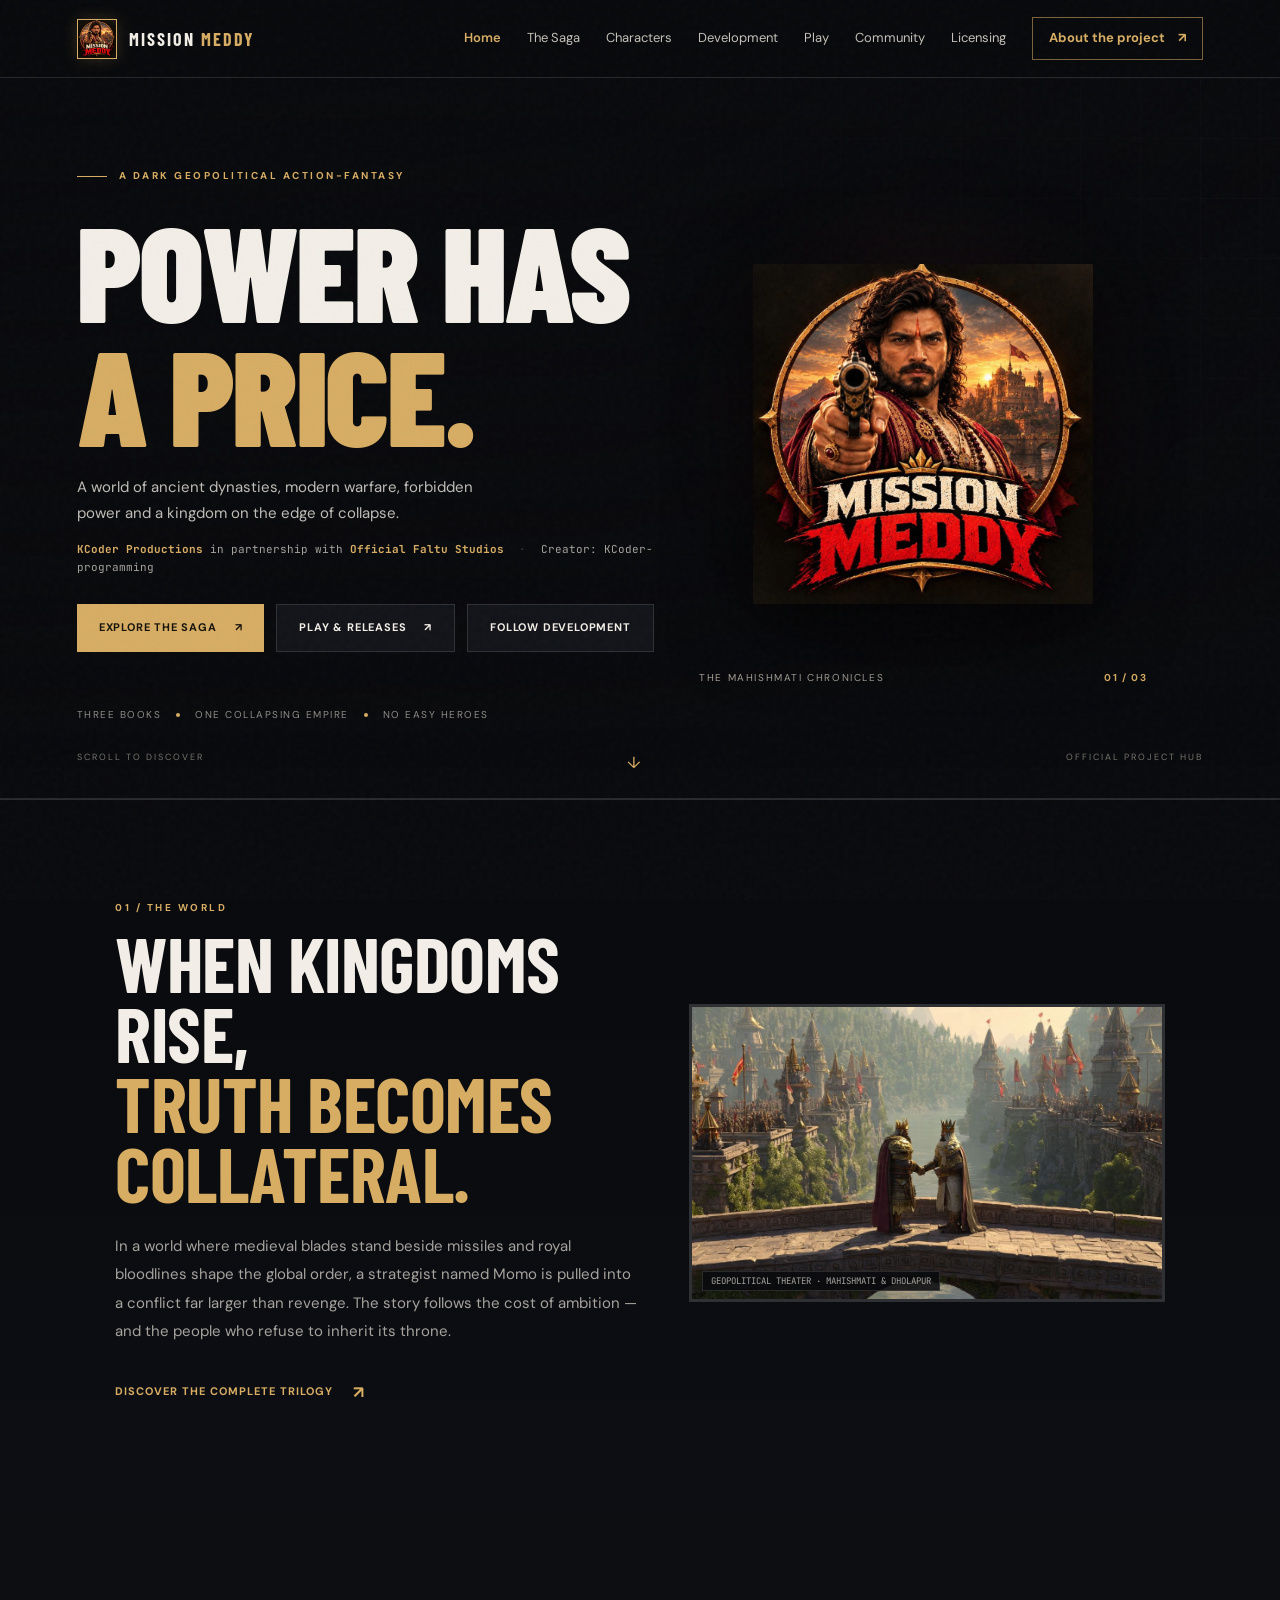
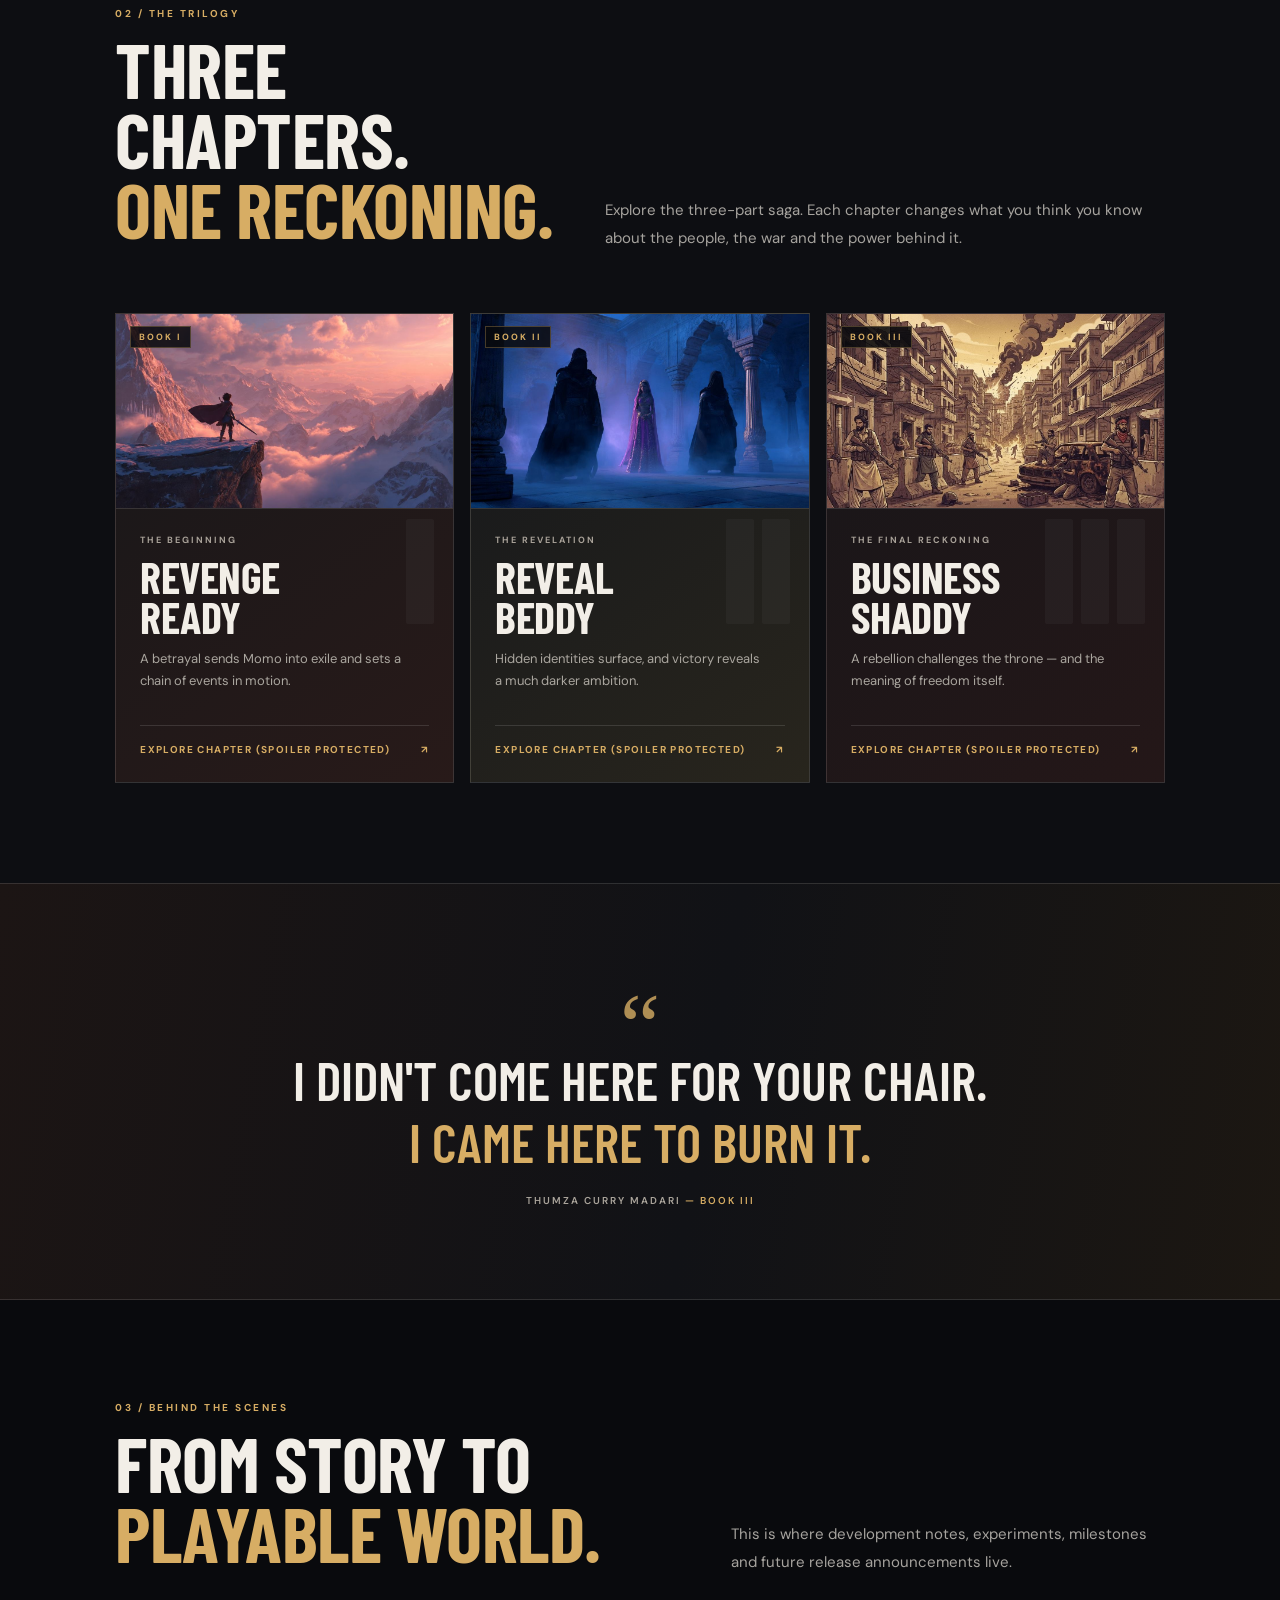
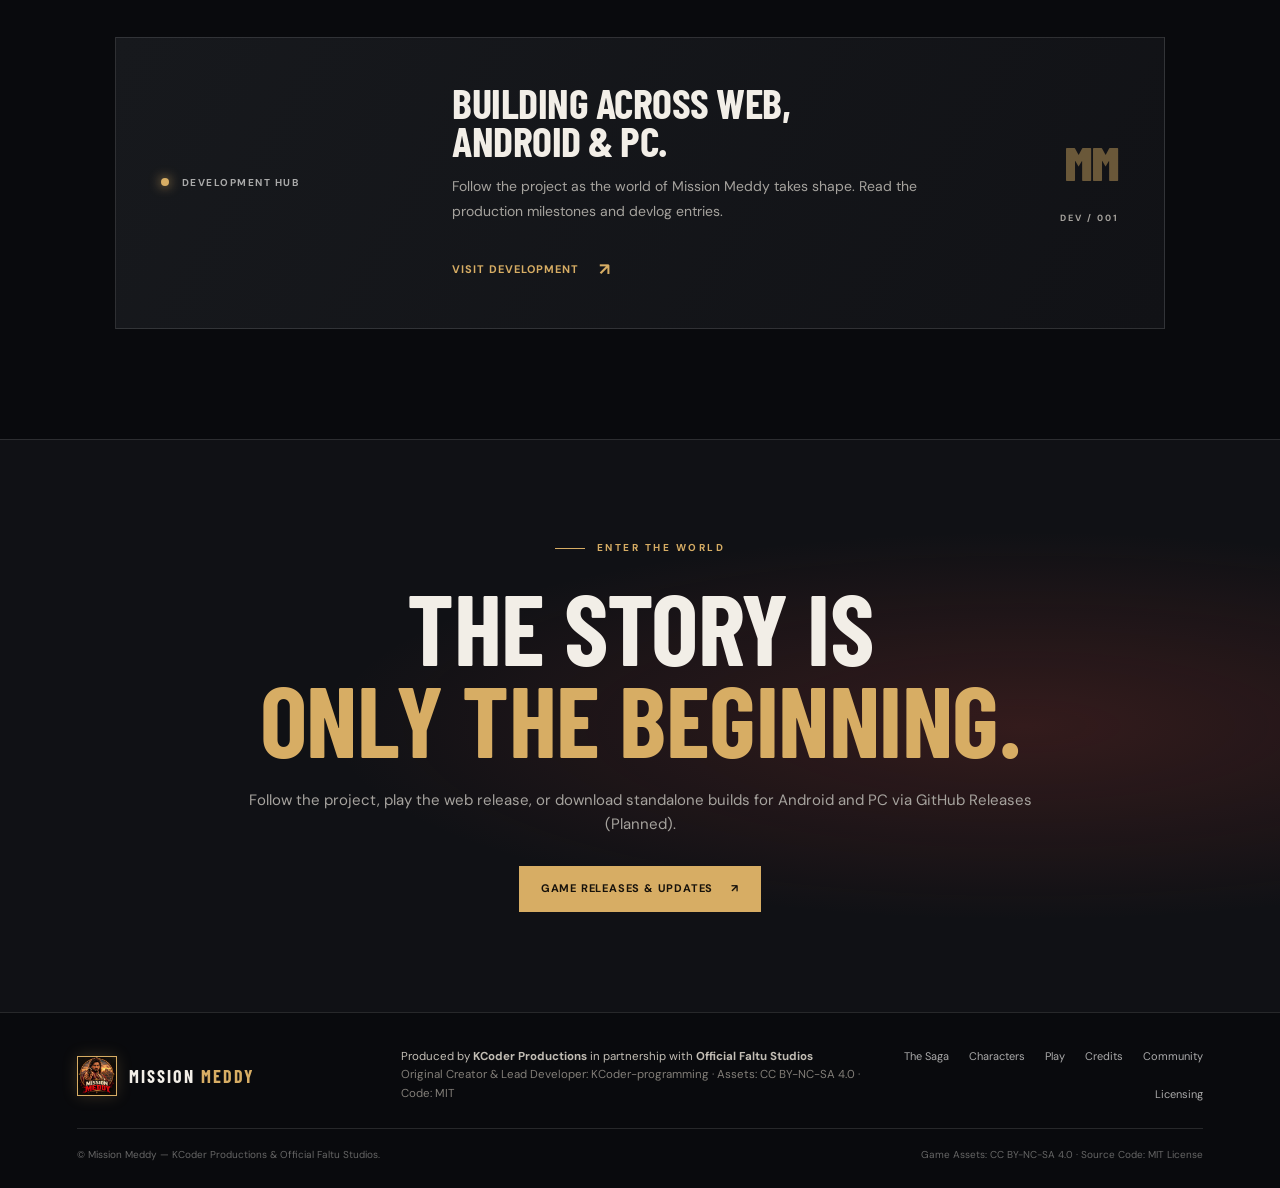
==== index.html @ 3ccdc878 "Initial commit" ====
<!doctype html>
<html lang="en">
<head>
  <meta charset="utf-8">
  <meta name="viewport" content="width=device-width, initial-scale=1">
  <meta name="description" content="The official home of Mission Meddy — a dark geopolitical action-fantasy trilogy by KCoder Productions in partnership with Official Faltu Studios.">
  <meta name="theme-color" content="#090a0d">
  <link rel="canonical" href="https://kcoder-programming.github.io/mission-meddy-website/index.html">
  <meta property="og:type" content="website">
  <meta property="og:site_name" content="Mission Meddy">
  <meta property="og:title" content="Mission Meddy — A world built on power | Official Website">
  <meta property="og:description" content="The official home of Mission Meddy — a dark geopolitical action-fantasy trilogy by KCoder Productions in partnership with Official Faltu Studios.">
  <meta property="og:url" content="https://kcoder-programming.github.io/mission-meddy-website/index.html">
  <meta property="og:image" content="https://kcoder-programming.github.io/mission-meddy-website/assets/images/og-image.jpg">
  <meta name="twitter:card" content="summary_large_image">
  <title>Mission Meddy — A world built on power | Official Website</title>
  <link rel="icon" href="assets/images/favicon.png" type="image/png">
  <link rel="apple-touch-icon" href="assets/images/apple-touch-icon.png">
  <link rel="preconnect" href="https://fonts.googleapis.com">
  <link rel="preconnect" href="https://fonts.gstatic.com" crossorigin>
  <link rel="stylesheet" href="https://fonts.googleapis.com/css2?family=Barlow+Condensed:wght@500;600;700;800;900&family=DM+Sans:wght@400;500;600;700&family=JetBrains+Mono:wght@400;500;600&display=swap">
  <link rel="stylesheet" href="assets/css/style.css">
  <script src="assets/js/main.js" defer></script>
</head>
<body>
  <a class="skip-link" href="#main">Skip to content</a>
  <div class="noise" aria-hidden="true"></div>

  <!-- Header -->
  <header class="site-header">
    <a class="brand" href="index.html" aria-label="Mission Meddy home">
      <div class="brand-mark">
        <img src="assets/images/emblem-sm.jpg" alt="" width="40" height="40">
      </div>
      <span class="brand-name">MISSION <b>MEDDY</b></span>
    </a>

    <button class="menu-toggle" aria-label="Toggle navigation" aria-expanded="false">
      <span></span><span></span>
    </button>

    <nav class="nav">
      <a class="active" aria-current="page" href="index.html">Home</a>
      <a href="pages/story.html">The Saga</a>
      <a href="pages/characters.html">Characters</a>
      <a href="pages/development.html">Development</a>
      <a href="pages/downloads.html">Play</a>
      <a href="pages/community.html">Community</a>
      <a href="pages/licenses.html">Licensing</a>
      <a class="nav-cta" href="pages/about.html">About the project <span>↗</span></a>
    </nav>
  </header>

  <main id="main">
    <!-- Hero Section -->
    <section class="hero">
      <div class="hero-grid"></div>
      <div class="hero-content">
        <p class="eyebrow"><span class="eyebrow-line"></span> A DARK GEOPOLITICAL ACTION-FANTASY</p>
        <h1>POWER HAS<br><em>A PRICE.</em></h1>
        <p class="hero-copy">A world of ancient dynasties, modern warfare, forbidden power and a kingdom on the edge of collapse.</p>
        
        <div class="hero-studio">
          <strong>KCoder Productions</strong> in partnership with <strong>Official Faltu Studios</strong>
          <span style="margin: 0 8px; opacity: 0.3;">·</span>
          <span>Creator: KCoder-programming</span>
        </div>

        <div class="hero-actions">
          <a class="button button-primary" href="pages/story.html">Explore the saga <span>↗</span></a>
          <a class="button button-ghost" href="pages/downloads.html">Play &amp; Releases <span>↗</span></a>
          <a class="button button-ghost" href="pages/development.html">Follow development</a>
        </div>

        <div class="hero-meta">
          <span>THREE BOOKS</span><i></i>
          <span>ONE COLLAPSING EMPIRE</span><i></i>
          <span>NO EASY HEROES</span>
        </div>
      </div>

      <div class="hero-art" aria-label="Official Mission Meddy Sunset Warrior Artwork">
        <div class="art-glow"></div>
        <div class="emblem-showcase">
          <a href="pages/downloads.html">
            <img src="assets/images/emblem.jpg" alt="Mission Meddy Sunset Warrior Emblem">
          </a>
        </div>
        <div class="art-caption">
          <span>THE MAHISHMATI CHRONICLES</span>
          <b>01 / 03</b>
        </div>
      </div>

      <div class="hero-bottom">
        <span>SCROLL TO DISCOVER</span>
        <span class="scroll-mark">↓</span>
        <span>OFFICIAL PROJECT HUB</span>
      </div>
    </section>

    <!-- FUTURE: OFFICIAL TRAILER SECTION (hidden until the trailer exists)
         To enable: delete this comment wrapper, keep ONE option (A or B) and delete the other.
    <section class="trailer section-wrap" aria-label="Mission Meddy trailer">
      <div class="section-kicker">OFFICIAL TRAILER</div>

      [OPTION A - self-hosted video: put the file at assets/images/dev/trailer.mp4]
      <video controls preload="metadata" playsinline poster="assets/images/collateral.jpg" aria-label="Watch the Mission Meddy trailer" style="width: 100%; height: 100%; border-radius: 6px;">
        <source src="assets/images/dev/trailer.mp4" type="video/mp4">
        Your browser does not support the video tag.
      </video>

      [OPTION B - YouTube embed: replace VIDEO_ID with the real video id]
      <div class="trailer-embed">
        <iframe width="100%" height="100%" src="https://www.youtube-nocookie.com/embed/VIDEO_ID" title="Mission Meddy Official Trailer" loading="lazy" frameborder="0" allow="accelerometer; clipboard-write; encrypted-media; gyroscope; picture-in-picture; web-share" allowfullscreen></iframe>
      </div>
    </section>
    -->

    <!-- 01 / The World -->
    <section class="intro section-wrap">
      <div class="intro-main">
        <div class="section-kicker">01 / THE WORLD</div>
        <h2>When kingdoms rise,<br><em>truth becomes collateral.</em></h2>
        <p>In a world where medieval blades stand beside missiles and royal bloodlines shape the global order, a strategist named Momo is pulled into a conflict far larger than revenge. The story follows the cost of ambition — and the people who refuse to inherit its throne.</p>
        <a class="text-link" href="pages/story.html">Discover the complete trilogy <span>↗</span></a>
      </div>

      <div class="visual-slot ratio-16-10">
        <img src="assets/images/collateral.jpg" alt="Concept art of the Mission Meddy world: the kingdoms of Mahishmati and Dholapur" loading="lazy" decoding="async">
        <div class="visual-slot-badge">GEOPOLITICAL THEATER · MAHISHMATI &amp; DHOLAPUR</div>
      </div>
    </section>

    <!-- 02 / The Trilogy -->
    <section class="trilogy section-wrap">
      <div class="section-heading">
        <div>
          <div class="section-kicker">02 / THE TRILOGY</div>
          <h2>Three chapters.<br><em>One reckoning.</em></h2>
        </div>
        <p>Explore the three-part saga. Each chapter changes what you think you know about the people, the war and the power behind it.</p>
      </div>

      <div class="book-grid">
        <a class="book-card book-one" href="pages/story.html#revenge-ready">
          <span class="book-number">BOOK I</span>
          <div class="book-art-frame">
            <img src="assets/images/bookone.jpg" alt="Mission Meddy: Revenge Ready" loading="lazy" decoding="async">
          </div>
          <div class="book-symbol">I</div>
          <div class="book-info">
            <span>THE BEGINNING</span>
            <h3>REVENGE<br>READY</h3>
            <p>A betrayal sends Momo into exile and sets a chain of events in motion.</p>
            <b><span>Explore chapter (Spoiler Protected)</span> <span>↗</span></b>
          </div>
        </a>

        <a class="book-card book-two" href="pages/story.html#reveal-beddy">
          <span class="book-number">BOOK II</span>
          <div class="book-art-frame">
            <img src="assets/images/booktwo.jpg" alt="Mission Meddy: Reveal Beddy" loading="lazy" decoding="async">
          </div>
          <div class="book-symbol">II</div>
          <div class="book-info">
            <span>THE REVELATION</span>
            <h3>REVEAL<br>BEDDY</h3>
            <p>Hidden identities surface, and victory reveals a much darker ambition.</p>
            <b><span>Explore chapter (Spoiler Protected)</span> <span>↗</span></b>
          </div>
        </a>

        <a class="book-card book-three" href="pages/story.html#business-shaddy">
          <span class="book-number">BOOK III</span>
          <div class="book-art-frame">
            <img src="assets/images/bookthree.jpg" alt="Mission Meddy: Business Shaddy" loading="lazy" decoding="async">
          </div>
          <div class="book-symbol">III</div>
          <div class="book-info">
            <span>THE FINAL RECKONING</span>
            <h3>BUSINESS<br>SHADDY</h3>
            <p>A rebellion challenges the throne — and the meaning of freedom itself.</p>
            <b><span>Explore chapter (Spoiler Protected)</span> <span>↗</span></b>
          </div>
        </a>
      </div>
    </section>

    <!-- Quote Band -->
    <section class="quote-band">
      <div class="quote-mark">“</div>
      <blockquote>I didn't come here for your chair.<br><em>I came here to burn it.</em></blockquote>
      <div class="quote-credit">THUMZA CURRY MADARI <span>— BOOK III</span></div>
    </section>

    <!-- 03 / Behind the Scenes -->
    <section class="updates section-wrap">
      <div class="section-heading">
        <div>
          <div class="section-kicker">03 / BEHIND THE SCENES</div>
          <h2>From story to <em>playable world.</em></h2>
        </div>
        <p>This is where development notes, experiments, milestones and future release announcements live.</p>
      </div>

      <div class="update-panel">
        <div class="update-status"><span class="status-dot"></span> DEVELOPMENT HUB</div>
        <div>
          <h3>Building across Web,<br>Android &amp; PC.</h3>
          <p>Follow the project as the world of Mission Meddy takes shape. Read the production milestones and devlog entries.</p>
          <a class="text-link" href="pages/development.html">Visit development <span>↗</span></a>
        </div>
        <div class="update-index">MM<br><span>DEV / 001</span></div>
      </div>
    </section>

    <!-- Final CTA -->
    <section class="final-cta">
      <div class="final-cta-inner">
        <p class="eyebrow"><span class="eyebrow-line"></span> ENTER THE WORLD</p>
        <h2>THE STORY IS<br><em>ONLY THE BEGINNING.</em></h2>
        <p>Follow the project, play the web release, or download standalone builds for Android and PC via GitHub Releases (Planned).</p>
        <a class="button button-primary" href="pages/downloads.html">Game releases &amp; updates <span>↗</span></a>
      </div>
    </section>
  </main>

  <!-- Site Footer -->
  <footer class="site-footer">
    <a class="brand" href="index.html">
      <div class="brand-mark">
        <img src="assets/images/emblem-sm.jpg" alt="" width="40" height="40">
      </div>
      <span class="brand-name">MISSION <b>MEDDY</b></span>
    </a>

    <p>
      Produced by <strong>KCoder Productions</strong> in partnership with <strong>Official Faltu Studios</strong><br>
      <span>Original Creator &amp; Lead Developer: KCoder-programming · Assets: CC BY-NC-SA 4.0 · Code: MIT</span>
    </p>

    <div class="footer-links">
      <a href="pages/story.html">The Saga</a>
      <a href="pages/characters.html">Characters</a>
      <a href="pages/downloads.html">Play</a>
      <a href="pages/about.html">Credits</a>
      <a href="pages/community.html">Community</a>
      <a href="pages/licenses.html">Licensing</a>
    </div>

    <small>
      <span>© <span data-year></span> Mission Meddy — KCoder Productions &amp; Official Faltu Studios.</span>
      <span>Game Assets: CC BY-NC-SA 4.0 · Source Code: MIT License</span>
    </small>
  </footer>
</body>
</html>
---- assets/css/style.css ----
:root {
  --bg: #090a0d;
  --panel: #111318;
  --panel2: #17191f;
  --text: #f2eee7;
  --muted: #a6a39e;
  --gold: #d7ad64;
  --gold-bright: #f0cb8b;
  --red: #a53b32;
  --line: rgba(255, 255, 255, 0.12);
  --display: 'Barlow Condensed', Impact, sans-serif;
  --body: 'DM Sans', Arial, sans-serif;
  --mono: 'JetBrains Mono', monospace;
}

* {
  box-sizing: border-box;
}

html {
  scroll-behavior: smooth;
  scroll-padding-top: 90px;
}

body {
  margin: 0;
  background: var(--bg);
  color: var(--text);
  font-family: var(--body);
  line-height: 1.6;
  overflow-x: hidden;
}

a {
  color: inherit;
  text-decoration: none;
}

button {
  font-family: inherit;
  cursor: pointer;
}

h1, h2, h3, p {
  margin-top: 0;
}

h1, h2, h3 {
  font-family: var(--display);
  text-transform: uppercase;
  line-height: 0.92;
  letter-spacing: -0.5px;
}

h1 em, h2 em, h3 em {
  font-style: normal;
  color: var(--gold);
}

.font-mono {
  font-family: var(--mono);
}

/* Film noise texture overlay */
.noise {
  position: fixed;
  inset: 0;
  pointer-events: none;
  z-index: 100;
  opacity: 0.055;
  background-image: url("data:image/svg+xml,%3Csvg viewBox='0 0 180 180' xmlns='http://www.w3.org/2000/svg'%3E%3Cfilter id='n'%3E%3CfeTurbulence type='fractalNoise' baseFrequency='.9' numOctaves='3' stitchTiles='stitch'/%3E%3C/filter%3E%3Crect width='100%25' height='100%25' filter='url(%23n)' opacity='.45'/%3E%3C/svg%3E");
}

/* Site Header */
.site-header {
  height: 78px;
  padding: 0 6vw;
  display: flex;
  align-items: center;
  justify-content: space-between;
  border-bottom: 1px solid var(--line);
  position: sticky;
  top: 0;
  background: rgba(9, 10, 13, 0.92);
  backdrop-filter: blur(16px);
  z-index: 50;
}

.brand {
  display: flex;
  align-items: center;
  gap: 12px;
}

.brand-mark {
  width: 40px;
  height: 40px;
  border: 1px solid var(--gold);
  background: var(--panel);
  display: flex;
  align-items: center;
  justify-content: center;
  overflow: hidden;
  box-shadow: 0 0 16px rgba(215, 173, 100, 0.2);
}

.brand-mark img {
  width: 100%;
  height: 100%;
  object-fit: cover;
}

.brand-name {
  font: 700 18px var(--display);
  letter-spacing: 2px;
}

.brand-name b {
  color: var(--gold);
}

.nav {
  display: flex;
  align-items: center;
  gap: 26px;
  font-size: 13px;
  color: #c5c1ba;
}

.nav a {
  transition: color 0.2s;
  white-space: nowrap;
}

.nav a:hover,
.nav a.active {
  color: var(--gold);
  font-weight: 600;
}

.nav .nav-cta {
  border: 1px solid rgba(215, 173, 100, 0.55);
  padding: 10px 16px;
  color: var(--gold);
  font-weight: 700;
  transition: 0.2s;
}

.nav-cta:hover {
  background: rgba(215, 173, 100, 0.1);
  border-color: var(--gold);
}

.nav-cta span {
  margin-left: 10px;
}

.menu-toggle {
  display: none;
  background: none;
  border: 0;
  color: white;
  cursor: pointer;
  padding: 8px;
}

/* Hero Section */
.hero {
  min-height: 700px;
  padding: 90px 6vw 75px;
  position: relative;
  overflow: hidden;
  display: flex;
  align-items: center;
  border-bottom: 1px solid var(--line);
}

.hero-grid {
  position: absolute;
  inset: 0;
  background:
    linear-gradient(90deg, rgba(9, 10, 13, 0.98) 0%, rgba(9, 10, 13, 0.88) 48%, rgba(9, 10, 13, 0.35) 100%),
    linear-gradient(rgba(255, 255, 255, 0.025) 1px, transparent 1px),
    linear-gradient(90deg, rgba(255, 255, 255, 0.025) 1px, transparent 1px);
  background-size: auto, 60px 60px, 60px 60px;
  mask-image: linear-gradient(to bottom, black, transparent 96%);
}

.hero-content {
  position: relative;
  z-index: 2;
  max-width: 650px;
}

.eyebrow,
.section-kicker {
  font-size: 10px;
  letter-spacing: 2.5px;
  color: var(--gold);
  font-weight: 700;
}

.eyebrow {
  display: flex;
  align-items: center;
  gap: 12px;
}

.eyebrow-line {
  width: 30px;
  height: 1px;
  background: var(--gold);
}

h1 {
  font-size: clamp(68px, 10.5vw, 140px);
  margin: 24px 0 20px;
  font-weight: 900;
  letter-spacing: -2.5px;
}

.hero-copy {
  max-width: 440px;
  color: #c0bdb7;
  font-size: 15px;
  line-height: 1.7;
}

.hero-studio {
  font-size: 11px;
  font-family: var(--mono);
  color: var(--muted);
  margin: 14px 0 28px;
}

.hero-studio strong {
  color: var(--gold);
}

.hero-actions {
  display: flex;
  gap: 12px;
  margin-top: 10px;
  flex-wrap: wrap;
}

.button {
  display: inline-flex;
  align-items: center;
  gap: 18px;
  padding: 14px 22px;
  font-size: 11px;
  font-weight: 700;
  letter-spacing: 0.8px;
  text-transform: uppercase;
  transition: 0.2s;
  cursor: pointer;
  border: 0;
}

.button-primary {
  background: var(--gold);
  color: #17120b;
}

.button-primary:hover {
  background: var(--gold-bright);
  transform: translateY(-2px);
}

.button-ghost {
  border: 1px solid var(--line);
  background: rgba(23, 25, 31, 0.7);
  color: var(--text);
}

.button-ghost:hover {
  border-color: var(--gold);
  color: var(--gold);
}

.hero-meta {
  display: flex;
  align-items: center;
  gap: 15px;
  margin-top: 55px;
  color: #8f8c86;
  font-size: 10px;
  letter-spacing: 1.5px;
  text-transform: uppercase;
}

.hero-meta i {
  width: 4px;
  height: 4px;
  border-radius: 50%;
  background: var(--gold);
}

.hero-art {
  position: absolute;
  right: 6%;
  top: 50%;
  transform: translateY(-50%);
  width: min(44vw, 560px);
  height: 520px;
  display: flex;
  align-items: center;
  justify-content: center;
}

.sun-ring {
  position: absolute;
  border: 1px solid rgba(215, 173, 100, 0.3);
  border-radius: 50%;
  left: 50%;
  top: 45%;
  transform: translate(-50%, -50%);
  pointer-events: none;
}

.ring-one {
  width: 430px;
  height: 430px;
  box-shadow: 0 0 90px rgba(165, 59, 50, 0.18), inset 0 0 80px rgba(215, 173, 100, 0.1);
  animation: ringRotate 50s linear infinite;
}

.ring-two {
  width: 320px;
  height: 320px;
  border-color: rgba(215, 173, 100, 0.55);
}

@keyframes ringRotate {
  from { transform: translate(-50%, -50%) rotate(0deg); }
  to { transform: translate(-50%, -50%) rotate(360deg); }
}

.monolith {
  position: absolute;
  left: 50%;
  top: 48%;
  transform: translate(-50%, -50%);
  width: 145px;
  height: 370px;
  background: linear-gradient(90deg, #191719, #5d3c2c 48%, #171315);
  clip-path: polygon(18% 0, 82% 0, 100% 100%, 0 100%);
  box-shadow: 0 0 90px rgba(165, 59, 50, 0.35);
  opacity: 0.7;
}

.art-glow {
  position: absolute;
  width: 220px;
  height: 220px;
  border-radius: 50%;
  background: rgba(165, 59, 50, 0.35);
  filter: blur(70px);
  left: 50%;
  top: 45%;
  transform: translate(-50%, -50%);
}

.emblem-showcase {
  position: relative;
  z-index: 10;
  width: 340px;
  height: 340px;
  display: flex;
  align-items: center;
  justify-content: center;
}

.emblem-showcase img {
  width: 100%;
  height: 100%;
  object-fit: contain;
  filter: drop-shadow(0 18px 40px rgba(0, 0, 0, 0.85));
  transition: transform 0.4s ease;
}

.emblem-showcase img:hover {
  transform: scale(1.04);
}

.art-caption {
  position: absolute;
  bottom: 12px;
  left: 10%;
  right: 10%;
  display: flex;
  justify-content: space-between;
  color: #a9a39a;
  font-size: 10px;
  letter-spacing: 1.6px;
  text-transform: uppercase;
}

.art-caption b {
  color: var(--gold);
}

.hero-bottom {
  position: absolute;
  bottom: 22px;
  left: 6vw;
  right: 6vw;
  display: flex;
  justify-content: space-between;
  color: #77746e;
  font-size: 9px;
  letter-spacing: 2px;
  text-transform: uppercase;
}

.scroll-mark {
  color: var(--gold);
  font-size: 16px;
}

/* Sections */
.section-wrap {
  padding: 100px 9vw;
}

.trailer {
  border-top: 1px solid var(--line);
  background: #090a0d;
}

.trailer video {
  display: block;
  width: 100%;
  max-height: min(75vh, 720px);
  background: #000;
  object-fit: cover;
}

.intro {
  display: grid;
  grid-template-columns: 1.1fr 1fr;
  gap: 50px;
  align-items: center;
  border-top: 1px solid var(--line);
  background: linear-gradient(to bottom, #090a0d, #0d0e13);
}

.intro h2,
.section-heading h2 {
  font-size: clamp(42px, 6vw, 76px);
  margin: 12px 0 24px;
}

.intro-main p,
.section-heading > p {
  color: var(--muted);
  font-size: 15px;
  line-height: 1.9;
  max-width: 560px;
}

.text-link {
  display: inline-flex;
  gap: 20px;
  align-items: center;
  color: var(--gold);
  font-size: 11px;
  text-transform: uppercase;
  letter-spacing: 1px;
  font-weight: 700;
  margin-top: 18px;
  cursor: pointer;
}

.text-link span {
  font-size: 17px;
  transition: transform 0.2s;
}

.text-link:hover span {
  transform: translateX(4px);
}

/* Trilogy Grid */
.trilogy {
  background: #0d0e12;
}

.section-heading {
  display: flex;
  justify-content: space-between;
  align-items: flex-end;
  gap: 50px;
  margin-bottom: 45px;
}

.book-grid {
  display: grid;
  grid-template-columns: repeat(3, 1fr);
  gap: 16px;
}

.book-card {
  min-height: 450px;
  background: var(--panel);
  border: 1px solid var(--line);
  position: relative;
  overflow: hidden;
  display: flex;
  flex-direction: column;
  justify-content: space-between;
  transition: transform 0.25s, border-color 0.25s;
  cursor: pointer;
}

.book-card:hover {
  transform: translateY(-6px);
  border-color: rgba(215, 173, 100, 0.65);
}

.book-art-frame {
  height: 195px;
  width: 100%;
  position: relative;
  overflow: hidden;
  border-bottom: 1px solid var(--line);
}

.book-art-frame img {
  width: 100%;
  height: 100%;
  object-fit: cover;
}

.book-one {
  background: linear-gradient(145deg, #171719, #281a19);
}

.book-two {
  background: linear-gradient(145deg, #15171b, #28251d);
}

.book-three {
  background: linear-gradient(145deg, #171619, #241718);
}

.book-number {
  position: absolute;
  top: 12px;
  left: 14px;
  z-index: 5;
  font-size: 9px;
  letter-spacing: 2px;
  color: var(--gold);
  background: rgba(9, 10, 13, 0.85);
  padding: 3px 8px;
  border: 1px solid rgba(215, 173, 100, 0.3);
  font-weight: 700;
}

.book-symbol {
  position: absolute;
  right: 15px;
  top: 160px;
  font: 900 150px var(--display);
  color: rgba(255, 255, 255, 0.035);
  pointer-events: none;
  user-select: none;
}

.book-info {
  padding: 24px;
  position: relative;
  flex: 1;
  display: flex;
  flex-direction: column;
  justify-content: space-between;
}

.book-info > span {
  font-size: 9px;
  color: #a8a198;
  letter-spacing: 2px;
  font-weight: 700;
  text-transform: uppercase;
}

.book-info h3 {
  font-size: 44px;
  margin: 10px 0;
  line-height: 0.92;
}

.book-info p {
  font-size: 13px;
  color: #aaa69f;
  line-height: 1.7;
  max-width: 270px;
}

.book-info b {
  display: flex;
  align-items: center;
  justify-content: space-between;
  border-top: 1px solid var(--line);
  padding-top: 16px;
  margin-top: 20px;
  font-size: 10px;
  letter-spacing: 1.4px;
  color: var(--gold);
  text-transform: uppercase;
}

/* Quote Band */
.quote-band {
  padding: 90px 10vw;
  text-align: center;
  background: linear-gradient(100deg, #1c1514, #111216 55%, #1c1712);
  border-top: 1px solid var(--line);
  border-bottom: 1px solid var(--line);
}

.quote-mark {
  font: 90px Georgia;
  color: var(--gold);
  height: 55px;
  opacity: 0.8;
  user-select: none;
}

.quote-band blockquote {
  font: 600 clamp(30px, 4.2vw, 54px)/1.15 var(--display);
  text-transform: uppercase;
  margin: 20px 0;
}

.quote-band blockquote em {
  color: var(--gold);
  font-style: normal;
}

.quote-credit {
  font-size: 10px;
  letter-spacing: 2px;
  color: #aaa49b;
  text-transform: uppercase;
  font-weight: 600;
}

.quote-credit span {
  color: var(--gold);
}

/* Updates / Behind the scenes */
.updates {
  padding-top: 100px;
  padding-bottom: 110px;
}

.update-panel {
  border: 1px solid var(--line);
  background: linear-gradient(120deg, #17191d, #111216);
  padding: 45px;
  display: grid;
  grid-template-columns: 1fr 2fr 120px;
  align-items: center;
  gap: 35px;
}

.update-status {
  font-size: 10px;
  letter-spacing: 1.5px;
  color: #aaa;
  font-weight: 700;
  text-transform: uppercase;
}

.status-dot {
  display: inline-block;
  width: 8px;
  height: 8px;
  background: var(--gold);
  border-radius: 50%;
  margin-right: 9px;
  box-shadow: 0 0 12px var(--gold);
}

.update-panel h3 {
  font-size: 42px;
  margin: 0 0 14px;
}

.update-panel p {
  max-width: 490px;
  color: var(--muted);
  font-size: 14px;
  line-height: 1.8;
}

.update-index {
  font: 900 48px/0.85 var(--display);
  color: rgba(215, 173, 100, 0.45);
  text-align: right;
}

.update-index span {
  font: 700 9px var(--body);
  letter-spacing: 2px;
  color: var(--muted);
}

/* Final CTA */
.final-cta {
  padding: 100px 8vw;
  background: radial-gradient(ellipse at 80% 50%, rgba(165, 59, 50, 0.24), transparent 48%), #101115;
  text-align: center;
  border-top: 1px solid var(--line);
}

.final-cta-inner {
  max-width: 800px;
  margin: auto;
}

.final-cta .eyebrow {
  justify-content: center;
}

.final-cta h2 {
  font-size: clamp(50px, 8vw, 100px);
  margin: 24px 0;
}

.final-cta p:not(.eyebrow) {
  color: var(--muted);
  margin-bottom: 30px;
  font-size: 15px;
}

/* Site Footer */
.site-footer {
  padding: 35px 6vw 25px;
  display: grid;
  grid-template-columns: 1fr 1.6fr 1fr;
  align-items: center;
  gap: 25px;
  border-top: 1px solid var(--line);
  background: #090a0d;
}

.site-footer p {
  font-size: 11.5px;
  color: #c3beb5;
  margin: 0;
  line-height: 1.6;
}

.site-footer p span {
  color: #827e78;
}

.footer-links {
  display: flex;
  flex-wrap: wrap;
  gap: 20px;
  justify-content: flex-end;
  font-size: 11px;
  color: #aaa;
}

.footer-links a:hover {
  color: var(--gold);
}

.site-footer small {
  grid-column: 1 / -1;
  color: #666;
  font-size: 10px;
  border-top: 1px solid var(--line);
  padding-top: 18px;
  display: flex;
  justify-content: space-between;
  flex-wrap: wrap;
  gap: 8px;
}

/* Page Hero */
.page-hero {
  padding: 90px 9vw 80px;
  background: linear-gradient(110deg, #151619, #0b0c0f);
  border-bottom: 1px solid var(--line);
  position: relative;
}

.page-hero h1 {
  font-size: clamp(58px, 9vw, 112px);
  margin: 20px 0;
}

.page-hero p {
  max-width: 650px;
  color: var(--muted);
  font-size: 15px;
  line-height: 1.9;
}

.page-content {
  padding: 75px 9vw 110px;
  max-width: 1250px;
  margin: auto;
}

.content-block {
  margin-bottom: 65px;
  scroll-margin-top: 100px;
}

.content-block h2 {
  font-size: 42px;
  margin: 0 0 20px;
}

.content-block p,
.content-block li {
  color: #b5b1aa;
  line-height: 1.9;
  font-size: 14.5px;
}

/* Spoiler Lock Box */
.spoiler-lock-box {
  border: 2px solid rgba(165, 59, 50, 0.75);
  background: radial-gradient(circle at 85% 20%, rgba(165, 59, 50, 0.22), transparent 55%), linear-gradient(135deg, #191314, #111318);
  padding: 45px;
  margin: 30px 0;
}

.spoiler-badge {
  display: inline-flex;
  align-items: center;
  gap: 8px;
  padding: 6px 12px;
  background: rgba(165, 59, 50, 0.25);
  border: 1px solid rgba(165, 59, 50, 0.6);
  color: var(--gold-bright);
  font: 700 10px var(--mono);
  letter-spacing: 2px;
  text-transform: uppercase;
  margin-bottom: 20px;
}

.spoiler-check {
  display: flex;
  align-items: center;
  gap: 12px;
  cursor: pointer;
  margin: 22px 0;
  font-size: 13.5px;
  color: var(--text);
  user-select: none;
}

.spoiler-check input {
  width: 17px;
  height: 17px;
  accent-color: var(--gold);
  cursor: pointer;
}

.spoiler-unlocked-banner {
  display: flex;
  align-items: center;
  justify-content: space-between;
  gap: 15px;
  padding: 16px 20px;
  background: #191714;
  border: 1px solid rgba(215, 173, 100, 0.45);
  color: #c9b991;
  font-size: 13px;
  margin-bottom: 40px;
}

/* Story Book Blocks */
.story-book {
  border-top: 1px solid var(--line);
  padding-top: 45px;
  margin-top: 55px;
}

.book-label {
  font-size: 10px;
  letter-spacing: 2px;
  color: var(--gold);
  font-weight: 700;
  text-transform: uppercase;
}

.story-book h2 {
  font-size: clamp(42px, 6vw, 65px);
  margin: 12px 0 20px;
}

.chapter-accordion-btn {
  display: inline-flex;
  align-items: center;
  gap: 12px;
  padding: 10px 18px;
  background: var(--panel);
  border: 1px solid var(--line);
  color: var(--gold);
  font-size: 11px;
  font-weight: 700;
  text-transform: uppercase;
  letter-spacing: 1px;
  margin-top: 15px;
  transition: 0.2s;
}

.chapter-accordion-btn:hover {
  border-color: var(--gold);
}

.chapter-list-wrap {
  margin-top: 24px;
  border-left: 2px solid rgba(215, 173, 100, 0.5);
  padding-left: 20px;
  display: none;
}

.chapter-list-wrap.open {
  display: block;
}

.chapter-card-item {
  background: var(--panel);
  border: 1px solid var(--line);
  padding: 22px;
  margin-bottom: 14px;
}

.chapter-card-item h3 {
  font-size: 26px;
  margin: 6px 0 12px;
}

.chapter-dialogue-box {
  background: var(--bg);
  border: 1px solid var(--line);
  padding: 12px 16px;
  margin-top: 14px;
  font-size: 12.5px;
  font-style: italic;
}

.chapter-dialogue-box b {
  font-family: var(--mono);
  color: var(--gold);
  font-style: normal;
  margin-right: 8px;
}

/* Grids */
.character-grid,
.feature-grid {
  display: grid;
  grid-template-columns: repeat(3, 1fr);
  gap: 16px;
}

.character-card,
.feature-card {
  background: var(--panel);
  border: 1px solid var(--line);
  padding: 24px;
  transition: border-color 0.25s;
  display: flex;
  flex-direction: column;
}

.character-card:hover,
.feature-card:hover {
  border-color: rgba(215, 173, 100, 0.6);
}

.character-card .role,
.feature-card .role {
  font-size: 9px;
  letter-spacing: 2px;
  color: var(--gold);
  font-weight: 700;
  text-transform: uppercase;
}

.character-card h3 {
  font-size: 30px;
  margin: 12px 0 10px;
}

.character-card p,
.feature-card p {
  font-size: 13px;
  color: var(--muted);
  line-height: 1.8;
  margin: 0;
}

.character-card .specialty-tag {
  margin-top: auto;
  padding-top: 5px;
  border-top: 1px solid var(--line);
  font-size: 11px;
  font-family: var(--mono);
  color: #8f8c86;
  display: flex;
  justify-content: space-between;
  gap: 8px;
}

.character-card .specialty-tag span {
  color: #c5c1ba;
}

.feature-card h3 {
  font-size: 26px;
  margin: 12px 0;
}

.feature-card p {
  margin-bottom: 0;
}

/* Visual Placeholder Slot */
.visual-slot {
  position: relative;
  overflow: hidden;
  background: var(--panel);
  border: 3px solid var(--line);
}

.visual-slot svg,
.visual-slot img {
  width: 100%;
  height: 100%;
  display: block;
  object-fit: cover;
}

.visual-slot-badge {
  position: absolute;
  bottom: 8px;
  left: 10px;
  padding: 3px 8px;
  background: rgba(9, 10, 13, 0.85);
  border: 1px solid var(--line);
  font: 9px var(--mono);
  color: var(--muted);
}

/* Timeline */
.timeline {
  border-left: 1px solid rgba(215, 173, 100, 0.45);
  margin: 30px 0 0 8px;
  padding-left: 28px;
}

.timeline-item {
  position: relative;
  margin: 0 0 32px;
}

.timeline-item-heading {
  display: flex;
  justify-content: space-between;
  align-items: baseline;
  gap: 12px;
}

.timeline-status {
  color: var(--muted);
  font: 10px var(--mono);
  text-transform: uppercase;
  white-space: nowrap;
}

.timeline-item.is-complete .timeline-status,
.timeline-item.is-complete:before {
  color: var(--gold);
}

.timeline-item.is-current .timeline-status {
  color: var(--gold);
  font-weight: 700;
}

.timeline-item.is-current:before {
  animation: timelineGlow 1.8s ease-in-out infinite;
}

.timeline-item.is-upcoming:before {
  background: var(--bg);
  box-shadow: none;
}

.timeline-item:before {
  content: "";
  position: absolute;
  width: 9px;
  height: 9px;
  background: var(--gold);
  border-radius: 50%;
  left: -33px;
  top: 7px;
  box-shadow: 0 0 10px var(--gold);
}

@keyframes timelineGlow {
  0%, 100% {
    box-shadow: 0 0 6px var(--gold);
    transform: scale(1);
  }
  50% {
    box-shadow: 0 0 16px 4px var(--gold);
    transform: scale(1.15);
  }
}

@media (prefers-reduced-motion: reduce) {
  .timeline-item.is-current:before {
    animation: none;
    box-shadow: 0 0 12px var(--gold);
  }
}

.timeline-item b {
  color: var(--text);
  font-size: 14px;
}

.timeline-item p {
  margin: 5px 0 0;
  color: #b5b1aa;
}

/* Link list */
.link-list {
  display: grid;
  grid-template-columns: repeat(2, 1fr);
  gap: 14px;
}

.link-tile {
  padding: 22px;
  border: 1px solid var(--line);
  background: var(--panel);
  display: flex;
  justify-content: space-between;
  align-items: center;
  transition: border-color 0.2s;
}

.link-tile:hover {
  border-color: var(--gold);
}

.link-tile span {
  font-size: 11px;
  color: var(--gold);
  font-weight: 700;
}

.notice {
  padding: 18px 22px;
  background: #191714;
  border: 1px solid rgba(215, 173, 100, 0.3);
  color: #c9b991;
  font-size: 13px;
  line-height: 1.8;
}

.code-block {
  padding: 24px;
  background: var(--panel);
  border: 1px solid var(--line);
  font-family: var(--mono);
  font-size: 12px;
  color: #c5c1ba;
  white-space: pre-wrap;
  line-height: 1.8;
  overflow-x: auto;
  user-select: all;
}

/* Interactive Dispatch Form */
.feedback-grid {
  display: grid;
  grid-template-columns: 1fr 1.4fr;
  gap: 30px;
}

.feedback-form {
  background: var(--panel);
  border: 1px solid var(--line);
  padding: 28px;
}

.form-group {
  margin-bottom: 16px;
}

.form-group label {
  display: block;
  font: 700 10px var(--mono);
  letter-spacing: 1.5px;
  text-transform: uppercase;
  color: var(--muted);
  margin-bottom: 6px;
}

.form-control {
  width: 100%;
  background: var(--bg);
  border: 1px solid var(--line);
  color: var(--text);
  padding: 10px 14px;
  font-size: 13px;
  font-family: inherit;
}

.form-control:focus {
  outline: none;
  border-color: var(--gold);
}

.dispatch-item {
  background: var(--panel);
  border: 1px solid var(--line);
  padding: 18px;
  margin-bottom: 12px;
}

/* Responsive */
@media (max-width: 900px) {
  .nav {
    gap: 16px;
  }
  .hero-art {
    right: -8%;
    opacity: 0.6;
  }
  .section-wrap {
    padding: 80px 7vw;
  }
  .intro {
    grid-template-columns: 1fr;
    gap: 30px;
  }
  .section-heading {
    display: block;
  }
  .section-heading > p {
    margin-top: 20px;
  }
  .book-grid {
    grid-template-columns: 1fr;
  }
  .site-footer {
    grid-template-columns: 1fr 1fr;
  }
  .site-footer p {
    grid-column: 1 / -1;
    grid-row: 2;
  }
  .footer-links {
    grid-column: 2;
    grid-row: 1;
  }
  .update-panel {
    grid-template-columns: 1fr 2fr;
  }
  .update-index {
    display: none;
  }
  .feedback-grid {
    grid-template-columns: 1fr;
  }
}

@media (max-width: 640px) {
  .site-header {
    height: 68px;
    padding: 0 5vw;
  }
  .menu-toggle {
    display: flex;
    flex-direction: column;
    gap: 5px;
  }
  .menu-toggle span {
    display: block;
    width: 22px;
    height: 2px;
    background: var(--text);
  }
  .nav {
    display: none;
    position: absolute;
    top: 68px;
    left: 0;
    right: 0;
    background: #0e0f13;
    border-bottom: 1px solid var(--line);
    padding: 22px 6vw;
    flex-direction: column;
    align-items: stretch;
    gap: 16px;
  }
  .nav.open {
    display: flex;
  }
  .nav .nav-cta {
    text-align: center;
  }
  .hero {
    min-height: 620px;
    padding: 75px 6vw 65px;
  }
  .hero-art {
    width: 100%;
    right: -30%;
    opacity: 0.4;
  }
  h1 {
    font-size: 72px;
  }
  .hero-meta {
    flex-wrap: wrap;
    gap: 9px;
    margin-top: 40px;
  }
  .hero-bottom {
    display: none;
  }
  .character-grid,
  .feature-grid {
    grid-template-columns: 1fr;
  }
  .link-list {
    grid-template-columns: 1fr;
  }
  .update-panel {
    grid-template-columns: 1fr;
    padding: 28px;
  }
  .site-footer {
    grid-template-columns: 1fr;
  }
  .site-footer p,
  .footer-links {
    grid-column: 1;
    grid-row: auto;
  }
  .footer-links {
    justify-content: flex-start;
  }
  .spoiler-lock-box {
    padding: 25px;
  }
}


/* ==========================================================================
   Fixes & shared components (added in the site audit)
   ========================================================================== */

/* Accessibility */
.skip-link {
  position: absolute;
  left: -9999px;
  top: 8px;
  z-index: 200;
  background: var(--gold);
  color: #17120b;
  padding: 10px 16px;
  font: 700 12px var(--mono);
}
.skip-link:focus {
  left: 8px;
}
:focus-visible {
  outline: 2px solid var(--gold-bright);
  outline-offset: 3px;
}
.form-control:focus-visible {
  outline: 2px solid var(--gold-bright);
  outline-offset: 1px;
}
.form-group fieldset {
  border: 0;
  margin: 0;
  padding: 0;
  min-width: 0;
}
.form-group legend {
  display: block;
  font: 700 10px var(--mono);
  letter-spacing: 1.5px;
  text-transform: uppercase;
  color: var(--muted);
  margin-bottom: 6px;
  padding: 0;
}
.form-group input[type="radio"] {
  accent-color: var(--gold);
}

/* Two-column block that collapses on small screens (replaces the old, rule-less .intro-grid) */
.split-grid {
  display: grid;
  grid-template-columns: 1.2fr 1fr;
  gap: 40px;
  align-items: start;
}
.split-grid--center {
  align-items: center;
}
.feature-box {
  padding: 45px;
}
.feature-box h2 {
  font-size: 50px;
  margin-bottom: 16px;
}

/* Disabled / not-yet-available controls */
.button[aria-disabled="true"] {
  opacity: 0.6;
  cursor: not-allowed;
  pointer-events: none;
}
.link-tile.is-disabled {
  opacity: 0.65;
  pointer-events: none;
}
.dispatch-empty {
  margin: 0;
  font-size: 13px;
  color: var(--muted);
}

/* Spoiler-protected devlog entries (native <details>, no JS needed) */
.spoiler-details {
  background: var(--panel);
  border: 1px solid var(--line);
}
.spoiler-details > summary {
  cursor: pointer;
  list-style: none;
  padding: 24px 30px;
  display: flex;
  flex-wrap: wrap;
  gap: 10px;
  align-items: center;
  justify-content: space-between;
}
.spoiler-details > summary::-webkit-details-marker {
  display: none;
}
.spoiler-details[open] > summary {
  border-bottom: 1px solid var(--line);
}
.spoiler-details .spoiler-body {
  padding: 24px 30px 30px;
}
.spoiler-tag {
  font: 700 10px var(--mono);
  letter-spacing: 1.5px;
  text-transform: uppercase;
  color: var(--gold);
  border: 1px solid rgba(215, 173, 100, 0.4);
  padding: 3px 8px;
}

/* Reusable pieces that used to be repeated as inline styles */
.block-divider {
  border-top: 1px solid var(--line);
  padding-top: 50px;
}
.ratio-16-10 {
  aspect-ratio: 16/10;
}
.card-media {
  aspect-ratio: 16/10;
  margin: -24px -24px 18px -24px;
  border: 0;
  border-bottom: 1px solid var(--line);
}
.meta-mono {
  font-size: 11px;
  font-family: var(--mono);
  color: var(--muted);
}
.text-bright {
  color: #f2eee7;
}
.panel-card {
  background: var(--panel);
  border: 1px solid var(--line);
  padding: 18px;
}
.panel-box {
  background: var(--panel);
  border: 1px solid var(--line);
  padding: 30px;
}
.mini-kicker {
  font-size: 9px;
  letter-spacing: 2px;
  color: var(--gold);
  font-weight: 700;
  text-transform: uppercase;
}
.card-title {
  font-size: 24px;
  margin: 6px 0;
}
.card-text {
  font-size: 12.5px;
  color: var(--muted);
  margin: 0;
  line-height: 1.7;
}
.devlog-head {
  display: flex;
  justify-content: space-between;
  align-items: baseline;
  flex-wrap: wrap;
  gap: 10px;
  border-bottom: 1px solid var(--line);
  padding-bottom: 16px;
  margin-bottom: 18px;
}
.devlog-title {
  font-size: 28px;
  margin: 6px 0 4px;
}
.explore-card {
  background: #13151b;
  border: 1px solid rgba(255, 255, 255, 0.08);
  padding: 20px;
  color: inherit;
  transition: border-color 0.2s;
}
.explore-card:hover {
  border-color: var(--gold);
}
.explore-kicker {
  font-family: var(--mono);
  font-size: 10px;
  color: var(--gold);
  letter-spacing: 2px;
}

@media (max-width: 900px) {
  .split-grid {
    grid-template-columns: 1fr;
    gap: 28px;
  }
}
@media (max-width: 640px) {
  .feature-box {
    padding: 24px;
  }
  .feature-box h2 {
    font-size: 34px;
  }
  .spoiler-details > summary {
    padding: 18px 20px;
  }
  .spoiler-details .spoiler-body {
    padding: 18px 20px 24px;
  }
}

/* Long one-word page titles (DEVELOPMENT, CHARACTERS, INTERNATIONAL...) used to push the page wider than the phone screen */
@media (max-width: 640px) {
  .page-hero h1 {
    font-size: clamp(34px, 11vw, 58px);
    overflow-wrap: break-word;
  }
}

h1, h2, h3 {
  overflow-wrap: break-word;
}
@media (max-width: 640px) {
  .content-block h2 {
    font-size: clamp(28px, 8.2vw, 42px);
  }
  .content-block .feature-box h2 {
    font-size: clamp(26px, 8vw, 34px);
  }
}

/* Tablet: the full menu (7 links + button) does not fit between 641px and 900px, so use the
   hamburger menu from 900px down (it used to start at 640px and made the page scroll sideways). */
@media (max-width: 900px) {
  .menu-toggle {
    display: flex;
    flex-direction: column;
    gap: 5px;
  }
  .menu-toggle span {
    display: block;
    width: 22px;
    height: 2px;
    background: var(--text);
  }
  .nav {
    display: none;
    position: absolute;
    top: 78px;
    left: 0;
    right: 0;
    background: #0e0f13;
    border-bottom: 1px solid var(--line);
    padding: 22px 6vw;
    flex-direction: column;
    align-items: stretch;
    gap: 16px;
  }
  .nav.open {
    display: flex;
  }
  .nav .nav-cta {
    text-align: center;
  }
}
@media (max-width: 640px) {
  .nav {
    top: 68px;
  }
}
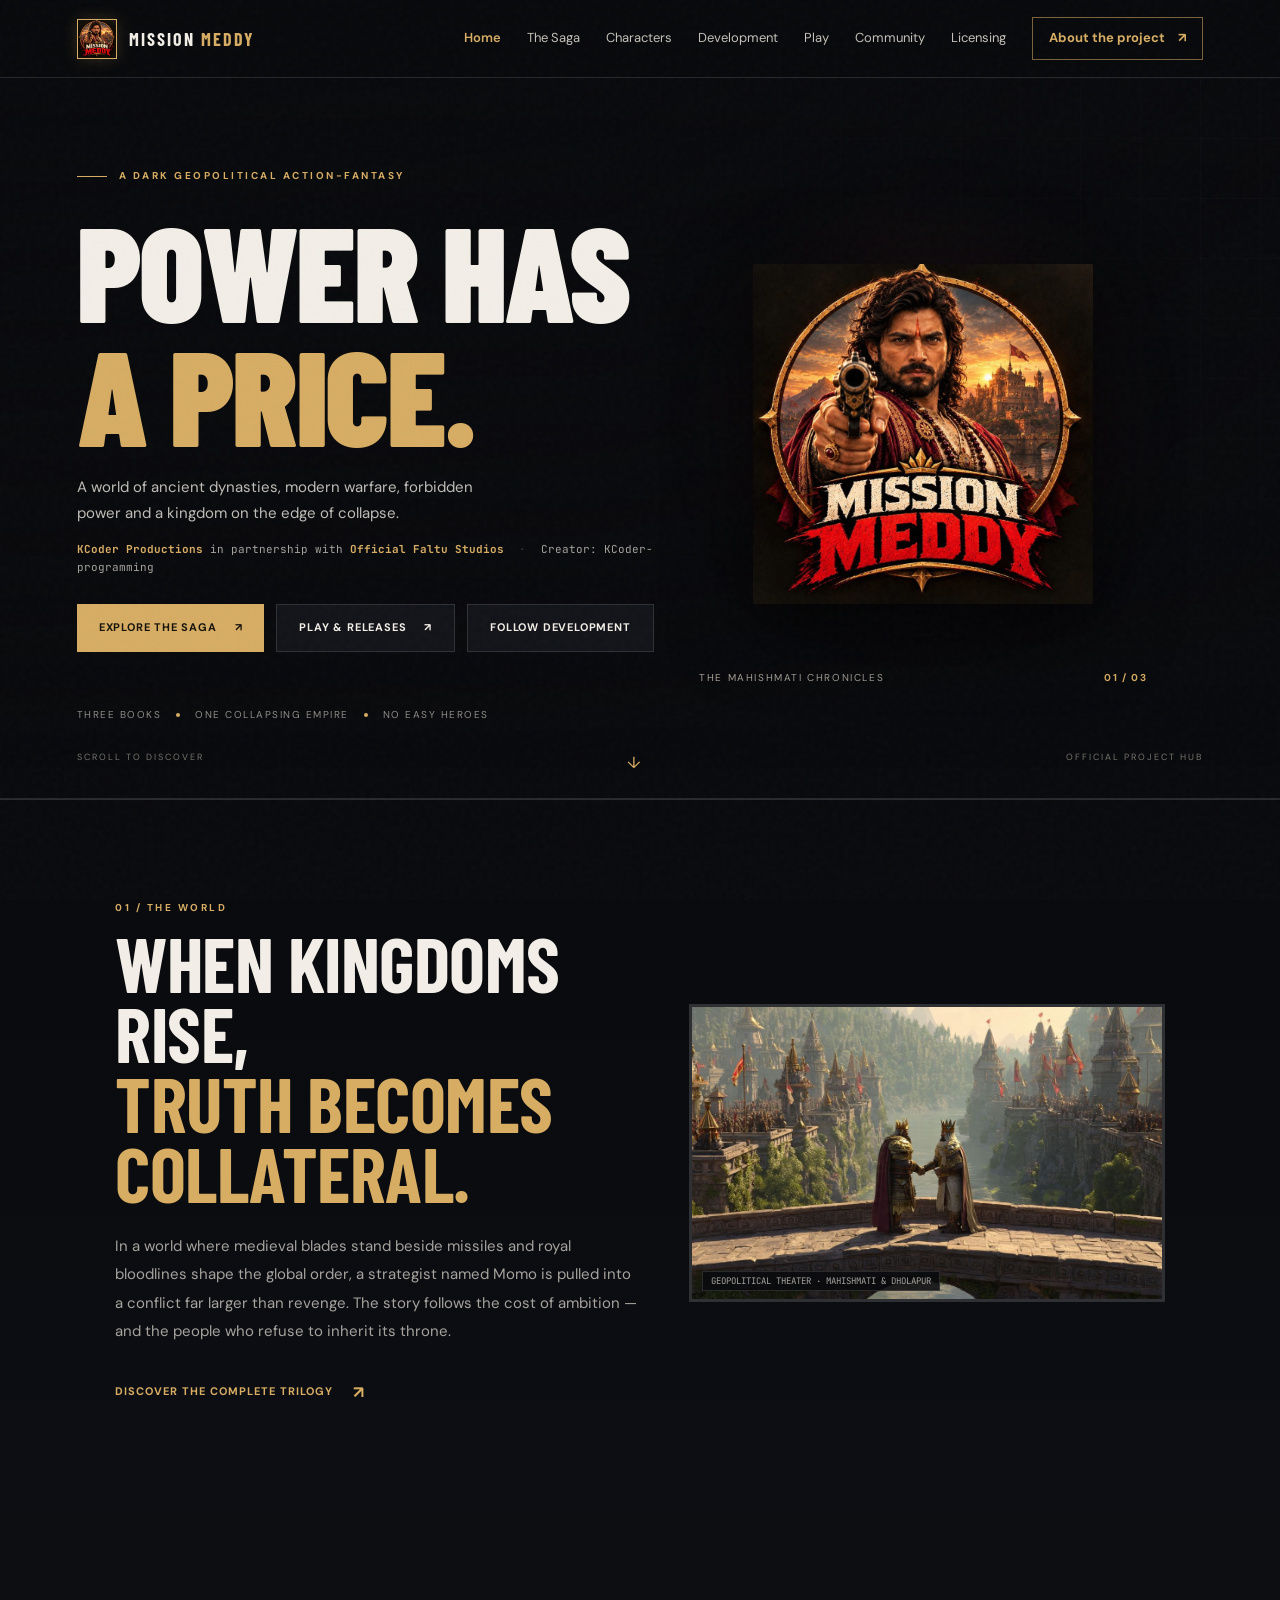
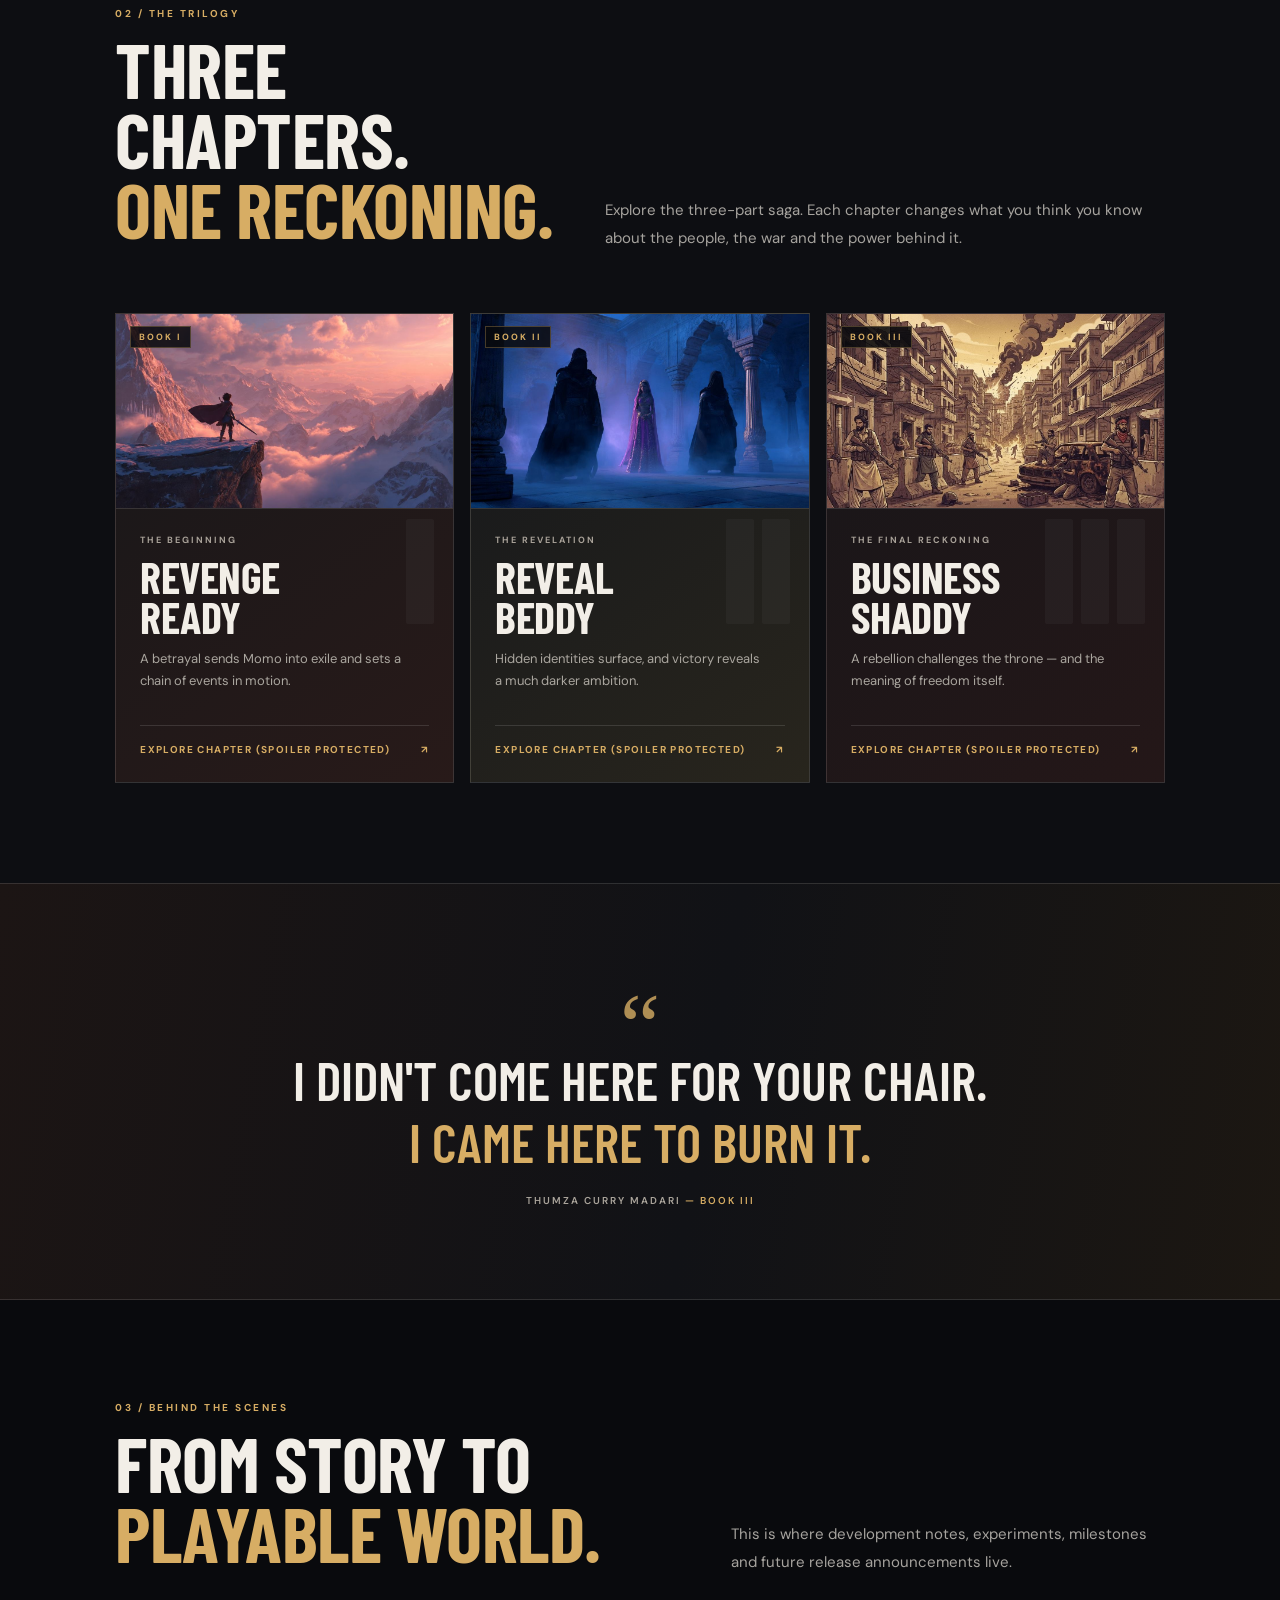
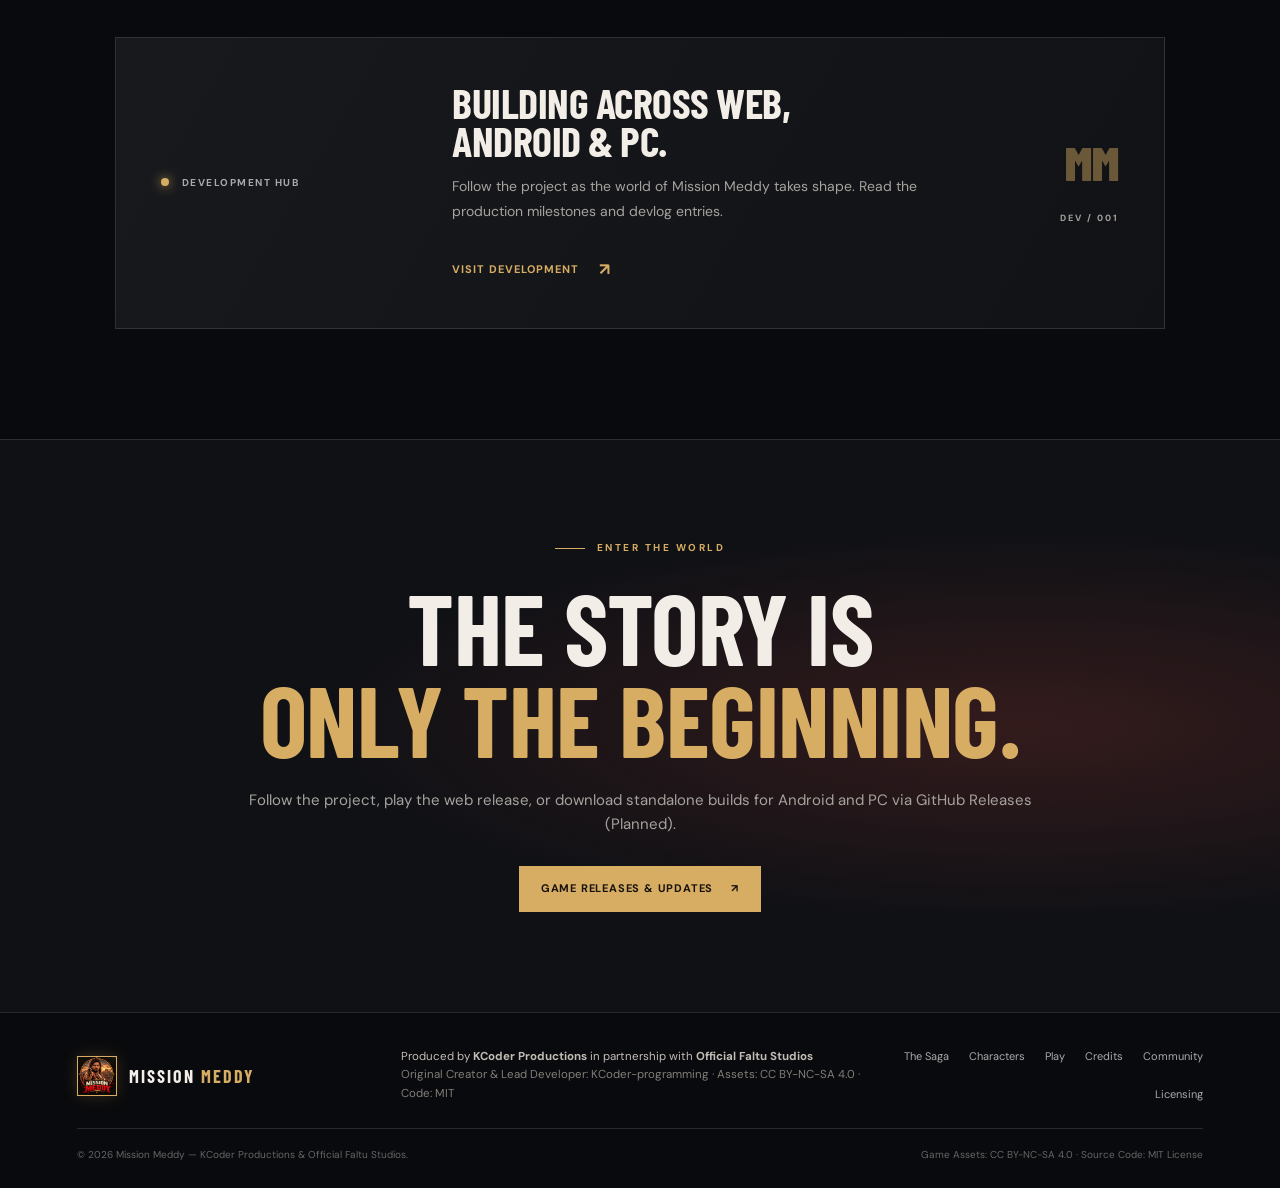
==== commit 8f0f529f: "Add Google site verification meta tag Added Google site verification meta tag for SEO." ====
--- a/index.html
+++ b/index.html
@@ -13,6 +13,7 @@
   <meta property="og:url" content="https://kcoder-programming.github.io/mission-meddy-website/index.html">
   <meta property="og:image" content="https://kcoder-programming.github.io/mission-meddy-website/assets/images/og-image.jpg">
   <meta name="twitter:card" content="summary_large_image">
+  <meta name="google-site-verification" content="Md4FY6kbjRkjo7_OT83eb8rUopv3QQ-ZuuAExY5uuLI" />
   <title>Mission Meddy — A world built on power | Official Website</title>
   <link rel="icon" href="assets/images/favicon.png" type="image/png">
   <link rel="apple-touch-icon" href="assets/images/apple-touch-icon.png">
